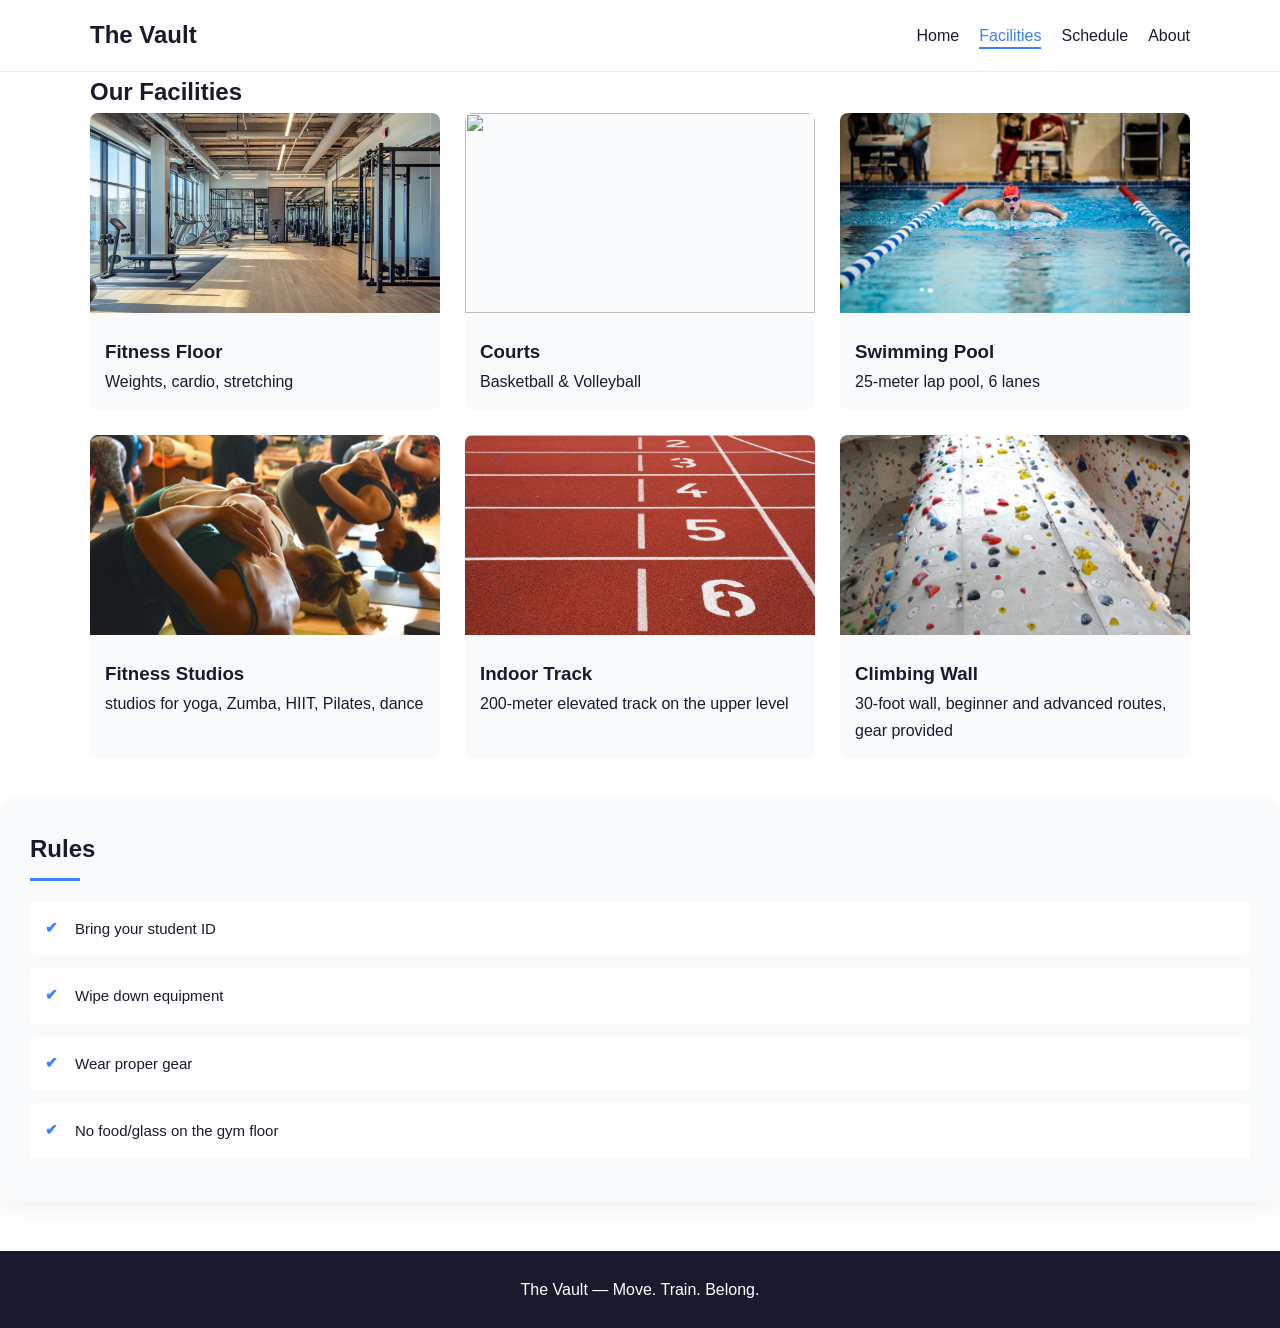
==== facilities.html @ 90c71b65 "Add files via upload" ====
<!DOCTYPE html>
<html>
<head>
  <title>Facilities</title>
  <link rel="stylesheet" href="styles.css">
</head>
<body>

<header>
  <nav class="container">
    <h1>The Vault</h1>
    <ul>
      <li><a href="index.html">Home</a></li>
      <li><a href="facilities.html" class="active">Facilities</a></li>
      <li><a href="schedule.html">Schedule</a></li>
      <li><a href="about.html">About</a></li>
    </ul>
  </nav>
</header>

<section class="container">
  <h2>Our Facilities</h2>

  <div class="grid">

    <div class="facility">
      <img src=img/fitness.jpg>
      <div><h3>Fitness Floor</h3><p>Weights, cardio, stretching</p></div>
    </div>

    <div class="facility">
      <img src=img/court.jpg>
      <div><h3>Courts</h3><p>Basketball & Volleyball</p></div>
    </div>

    <div class="facility">
      <img src=img/ucpage-swimming-1900324_1920.jpg>
      <div><h3>Swimming Pool</h3><p>25-meter lap pool, 6 lanes</p></div>
    </div>

    <div class="facility">
      <img src=img/yoga.jpg>
      <div><h3>Fitness Studios</h3><p>studios for yoga, Zumba, HIIT, Pilates, dance</p></div>
    </div>

    <div class="facility">
      <img src=img/track.jpg>
      <div><h3>Indoor Track</h3><p>200-meter elevated track on the upper level</p></div>
    </div>

    <div class="facility">
      <img src=img/wall.jpg>
      <div><h3>Climbing Wall</h3><p>30-foot wall, beginner and advanced routes, gear provided</p></div>
    </div>

  </div>
</section>

<div class="rules">
  <h3>Rules</h3>
  <ul>
    <li>Bring your student ID</li>
    <li>Wipe down equipment</li>
    <li>Wear proper gear</li>
    <li>No food/glass on the gym floor</li>
  </ul>
</div>

<footer>
  <p>The Vault — Move. Train. Belong.</p>
</footer>

</body>
</html>
---- styles.css ----
/* GOOGLE FONT */
@import url('[fonts.googleapis.com](https://fonts.googleapis.com/css2?family=Poppins:wght@300;400;600&display=swap)');

/* VARIABLES */
:root {
  --primary: #3B82F6;
  --text: #1A1A2E;
  --bg: #FFFFFF;
  --light: #f8fafc;
}

/* RESET */
* {
  margin: 0;
  padding: 0;
  box-sizing: border-box;
}

/* BASE */
body {
  font-family: 'Poppins', sans-serif;
  color: var(--text);
  background: var(--bg);
  line-height: 1.7;
}

.container {
  width: 90%;
  max-width: 1100px;
  margin: auto;
}

/* HEADER / NAVIGATION */
header {
  background: var(--bg);
  position: sticky;
  top: 0;
  z-index: 100;
  border-bottom: 1px solid #eee;
}

nav {
  display: flex;
  justify-content: space-between;
  align-items: center;
  padding: 15px 0;
  flex-wrap: wrap;
}

nav h1 {
  font-weight: 600;
  font-size: 1.5rem;
}

nav ul {
  display: flex;
  flex-wrap: wrap;
  gap: 20px;
  list-style: none;
}

nav a {
  text-decoration: none;
  color: var(--text);
  font-weight: 500;
  position: relative;
  transition: color 0.3s;
}

nav a::after {
  content: "";
  position: absolute;
  left: 0;
  bottom: -5px;
  width: 0%;
  height: 2px;
  background: var(--primary);
  transition: 0.3s;
}

nav a:hover::after,
nav a.active::after {
  width: 100%;
}

nav a.active {
  color: var(--primary);
}

/* HERO SECTION */
.hero {
  height: 80vh;
  display: flex;
  align-items: center;
  justify-content: center;
  position: relative;
  text-align: center;
  background-size: cover;
  background-position: center;
  overflow: hidden;
}

.hero-bg {
  position: absolute;
  inset: 0;
  width: 100%;
  height: 100%;
  object-fit: cover;
}

.hero::after {
  content: "";
  position: absolute;
  inset: 0;
  background: rgba(0, 0, 0, 0.5);
}

.hero-text {
  position: relative;
  z-index: 2;
  color: white;
  max-width: 800px;
  padding: 0 20px;
}

.hero h2 {
  font-size: clamp(1.8rem, 4vw, 3.8rem);
  font-weight: 600;
}

.btn {
  display: inline-block;
  margin-top: 15px;
  padding: 12px 25px;
  background: var(--primary);
  color: white;
  border-radius: 5px;
  text-decoration: none;
  transition: 0.3s;
}

.btn:hover {
  transform: translateY(-3px);
  box-shadow: 0 8px 20px rgba(0, 0, 0, 0.2);
}

/* GRID CARDS */
.cards {
  display: grid;
  grid-template-columns: 1fr;
  gap: 20px;
  margin: 50px 0;
}

.card {
  background: #e5e7eb;
  padding: 25px;
  text-align: center;
  border-radius: 8px;
  transition: 0.3s;
}

.card:hover {
  transform: translateY(-5px);
  box-shadow: 0 8px 20px rgba(0, 0, 0, 0.1);
}

/* FACILITIES GRID */
.grid {
  display: grid;
  gap: 25px;
}

.facility {
  background: var(--light);
  border-radius: 8px;
  overflow: hidden;
  transition: 0.3s;
}

.facility img {
  width: 100%;
  height: 200px;
  object-fit: cover;
}

.facility:hover {
  transform: scale(1.02);
}

.facility div {
  padding: 15px;
}

/* HOURS SECTION */
.hours {
  background: var(--light);
  padding: 40px 20px;
  border-radius: 10px;
  margin-top: 60px;
  text-align: center;
  box-shadow: 0 10px 25px rgba(0, 0, 0, 0.05);
}

.hours h2 {
  font-size: clamp(1.5rem, 3vw, 2rem);
  margin-bottom: 25px;
  position: relative;
}

.hours h2::after {
  content: "";
  width: 60px;
  height: 3px;
  background: var(--primary);
  display: block;
  margin: 10px auto 0;
}

.hours p {
  background: white;
  margin: 10px auto;
  padding: 15px 20px;
  border-radius: 6px;
  max-width: 500px;
  display: flex;
  justify-content: space-between;
  font-size: 16px;
  transition: 0.3s;
}

.hours p:hover {
  box-shadow: 0 8px 20px rgba(0, 0, 0, 0.08);
}

.hours strong {
  color: var(--text);
}

/* TABLE */
table {
  width: 100%;
  border-collapse: collapse;
  margin-top: 20px;
}

th {
  background: var(--primary);
  color: white;
}

th, td {
  padding: 12px;
  text-align: center;
}

tr:nth-child(even) {
  background: #f1f5f9;
}

/* TEAM */
.team {
  display: grid;
  grid-template-columns: 1fr;
  gap: 20px;
}

.team-card {
  background: #f0f0f0;
  padding: 15px;
  border-radius: 8px;
  text-align: center;
  transition: 0.3s;
}

.team-card:hover {
  box-shadow: 0 12px 30px rgba(0, 0, 0, 0.1);
}

.team-card img {
  width: 100%;
  height: 220px;
  object-fit: cover;
  border-radius: 8px;
  margin-bottom: 15px;
}

.team-card h3 {
  font-size: 18px;
  margin-bottom: 5px;
}

.role {
  color: var(--primary);
  font-weight: 500;
  margin-bottom: 5px;
}

.bio {
  font-size: 14px;
  color: #555;
}

/* ACCESS & OPEN GYM */
.access, .open-gym {
  margin-top: 60px;
  text-align: center;
}

.access-grid, .gym-grid {
  display: grid;
  gap: 20px;
}

.access-card, .gym-card {
  background: #f8fafc;
  padding: 25px;
  border-radius: 10px;
  box-shadow: 0 10px 25px rgba(0, 0, 0, 0.05);
  transition: 0.3s;
}

.access-card:hover,
.gym-card:hover {
  transform: translateY(-5px);
  box-shadow: 0 15px 35px rgba(0, 0, 0, 0.08);
}

.access-card .price {
  font-size: 18px;
  font-weight: 600;
  color: var(--primary);
  margin-bottom: 10px;
}

/* RULES */
.rules {
  background: #f8fafc;
  padding: 30px;
  border-radius: 10px;
  margin-top: 40px;
  box-shadow: 0 10px 25px rgba(0,0,0,0.05);
}

.rules h3 {
  font-size: 24px;
  margin-bottom: 20px;
  position: relative;
}

.rules h3::after {
  content: "";
  width: 50px;
  height: 3px;
  background: var(--primary);
  display: block;
  margin-top: 8px;
}

.rules ul {
  list-style: none;
  padding: 0;
}

.rules li {
  background: white;
  margin-bottom: 12px;
  padding: 15px 15px 15px 45px;
  border-radius: 6px;
  position: relative;
  font-size: 15px;
  transition: 0.3s;
}

.rules li::before {
  content: "✔";
  position: absolute;
  left: 15px;
  top: 14px;
  color: var(--primary);
  font-weight: bold;
}

.rules li:hover {
  box-shadow: 0 5px 15px rgba(0,0,0,0.08);
}

/* FORM */
form {
  margin-top: 20px;
}

input, select, textarea {
  width: 100%;
  padding: 12px;
  margin-bottom: 10px;
  border: 1px solid #ddd;
  border-radius: 5px;
}

button {
  background: var(--primary);
  color: white;
  padding: 12px;
  border: none;
  border-radius: 5px;
  width: 100%;
  font-size: 16px;
  transition: 0.3s;
}

button:hover {
  background: #2563eb;
}

/* FOOTER */
footer {
  background: var(--text);
  color: white;
  text-align: center;
  padding: 25px;
  margin-top: 50px;
}

/* RESPONSIVE BREAKPOINTS */
@media (min-width: 640px) {
  .cards, .grid, .team, .access-grid, .gym-grid {
    grid-template-columns: repeat(2, 1fr);
  }
}

@media (min-width: 1024px) {
  .cards {
    grid-template-columns: repeat(3, 1fr);
  }

  .grid {
    grid-template-columns: repeat(3, 1fr);
  }

  .team {
    grid-template-columns: repeat(4, 1fr);
  }

  .hero-text {
    text-align: left;
    padding-left: 5%;
  }

  .hero h2 {
    font-size: 3.5rem;
  }
}
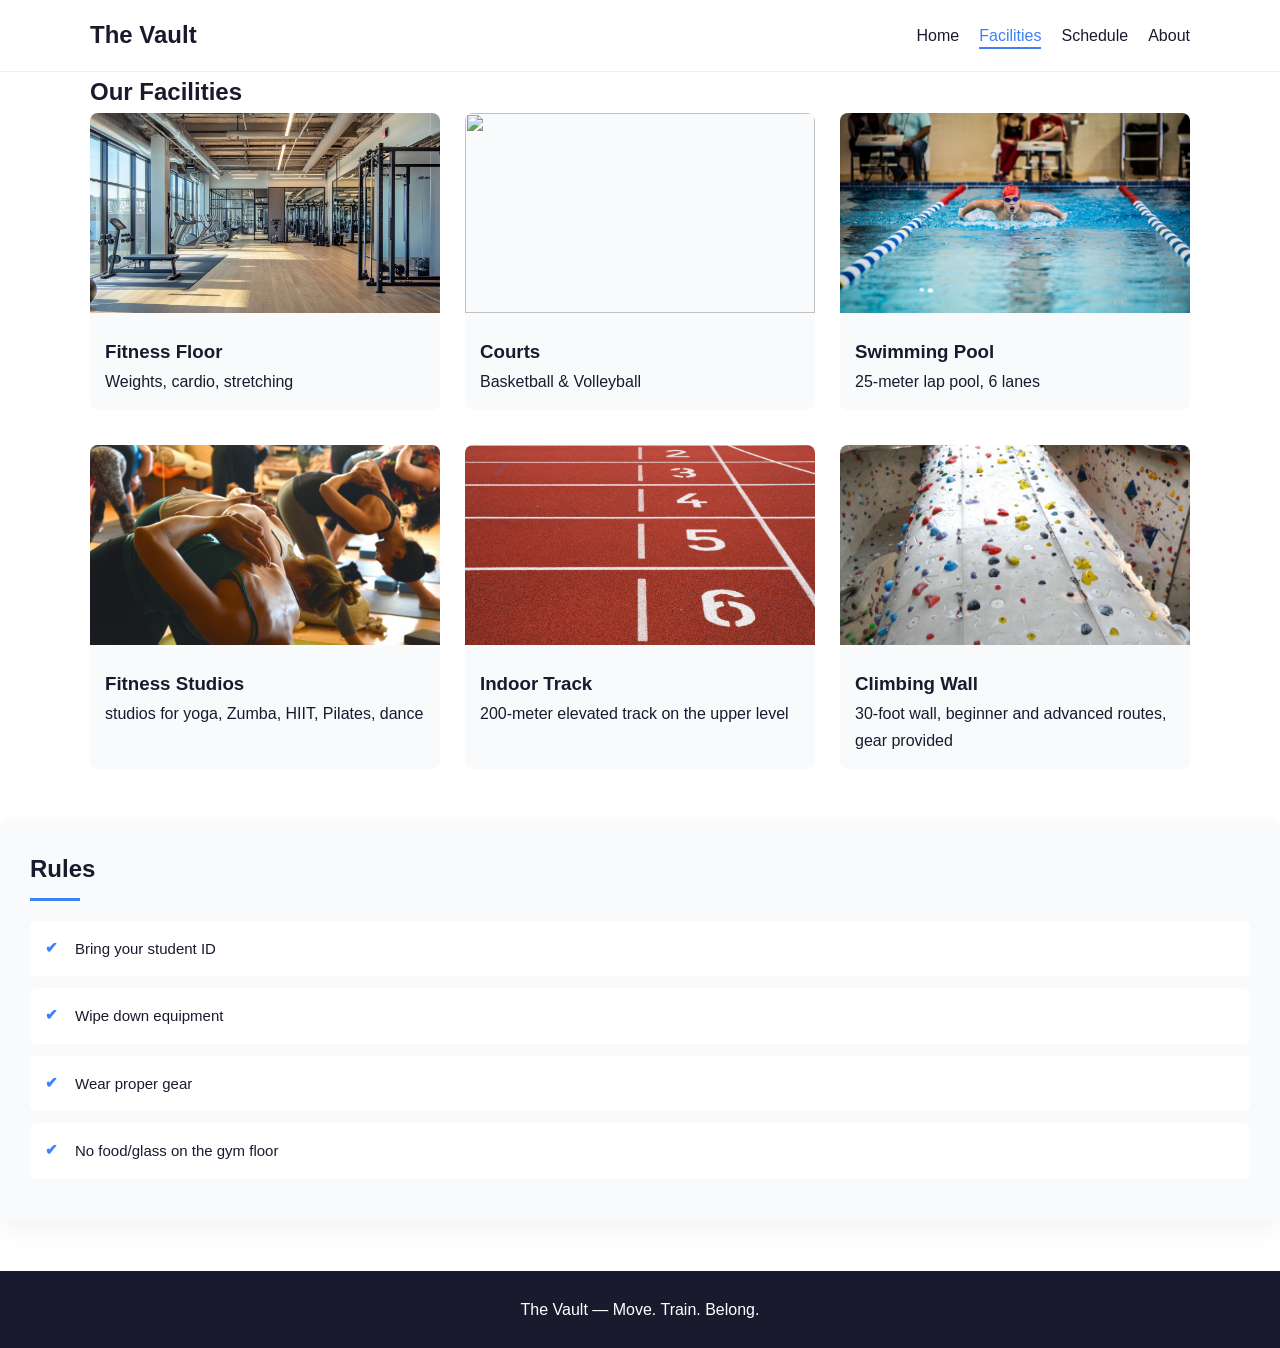
==== commit 401fad44: "Update facilities.html" ====
--- a/facilities.html
+++ b/facilities.html
@@ -2,6 +2,7 @@
 <html>
 <head>
   <title>Facilities</title>
+  <meta name="viewport" content="width=device-width, initial-scale=1.0">
   <link rel="stylesheet" href="styles.css">
 </head>
 <body>
@@ -71,4 +72,4 @@
 </footer>
 
 </body>
-</html>+</html>
--- a/styles.css
+++ b/styles.css
@@ -149,7 +149,7 @@
   display: grid;
   grid-template-columns: 1fr;
   gap: 20px;
-  margin: 50px 0;
+  margin: 50px auto;
 }
 
 .card {
@@ -165,13 +165,8 @@
   box-shadow: 0 8px 20px rgba(0, 0, 0, 0.1);
 }
 
-/* FACILITIES GRID */
-.grid {
-  display: grid;
-  gap: 25px;
-}
-
 .facility {
+  margin-bottom: 10px;
   background: var(--light);
   border-radius: 8px;
   overflow: hidden;
@@ -180,7 +175,7 @@
 
 .facility img {
   width: 100%;
-  height: 200px;
+   aspect-ratio: 16 / 9;
   object-fit: cover;
 }
 
@@ -195,7 +190,7 @@
 /* HOURS SECTION */
 .hours {
   background: var(--light);
-  padding: 40px 20px;
+  padding: 40px 10px;
   border-radius: 10px;
   margin-top: 60px;
   text-align: center;
@@ -422,6 +417,14 @@
   margin-top: 50px;
 }
 
+.from{
+  margin-bottom: 10px;
+}
+
+.our{
+  font-size: 30px;
+}
+
 /* RESPONSIVE BREAKPOINTS */
 @media (min-width: 640px) {
   .cards, .grid, .team, .access-grid, .gym-grid {
@@ -450,4 +453,17 @@
   .hero h2 {
     font-size: 3.5rem;
   }
-}
+
+  /* FACILITIES GRID */
+.grid {
+  display: grid;
+  gap: 25px;
+}
+
+.facility img {
+  width: 100%;
+  height: 200px;
+  object-fit: cover;
+}
+
+}
